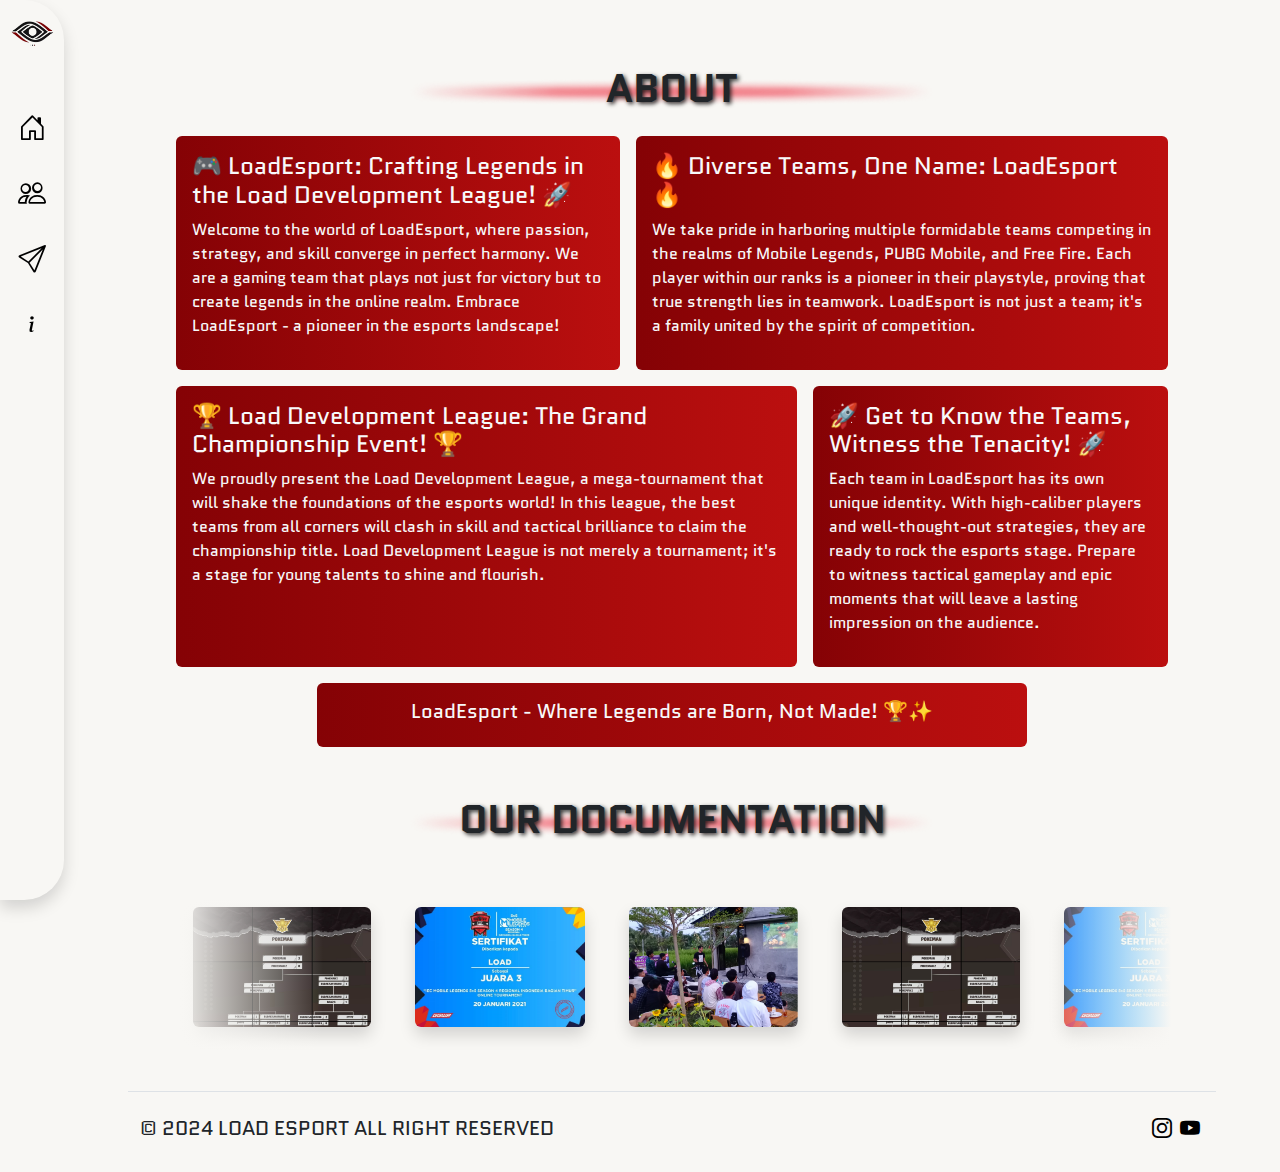
==== about.html @ 996a6c75 "Add files via upload" ====
<!DOCTYPE html>
<html lang="en">
<head> 
    <meta charset="UTF-8">
    <meta name="viewport" content="width=device-width, initial-scale=1.0">
    <title>Load Esport | About</title>
    <link rel="icon" href="/img/loadicon.png" type="image/x-icon">
    <link rel="preconnect" href="https://fonts.googleapis.com">
    <link rel="preconnect" href="https://fonts.gstatic.com" crossorigin>
    <link rel="stylesheet" href="https://fonts.googleapis.com/css2?family=Quantico:wght@400;700&display=swap">
    <link rel="stylesheet" href="/dist/css/bootstrap.min.css">
    <link rel="stylesheet" href="https://cdn.jsdelivr.net/npm/bootstrap-icons@1.11.2/font/bootstrap-icons.min.css">
    <link rel="stylesheet" href="style.css">
    <link rel="stylesheet" href="https://cdnjs.cloudflare.com/ajax/libs/animate.css/4.1.1/animate.min.css"/>
    <link href="https://unpkg.com/aos@2.3.1/dist/aos.css" rel="stylesheet">
    
</head>
<body>
    <!-- NAVIGASI LARGE -->
    <nav class="d-md-none shadow">
        <div class="container-fluid d-flex justify-content-between">
            <a href="/">
                <img class="navbar-brand" src="/img/loadlogo.png" alt="logoload" width="70">
            </a>
            <button class="btn" type="button" data-bs-toggle="offcanvas" data-bs-target="#offcanvasRight" aria-controls="offcanvasRight">
                <h1 class="bi bi-list"></h1>
            </button>
            <div class="offcanvas offcanvas-end" tabindex="-1" id="offcanvasRight" aria-labelledby="offcanvasRightLabel">
                <div class="offcanvas-header">
                <h5 class="offcanvas-title" id="offcanvasRightLabel"><span>Load</span>Esport</h5>
                <button type="button" class="btn-close" data-bs-dismiss="offcanvas" aria-label="Close"></button>
            </div>
            <div class="offcanvas-body gy-6">
                <a href="/" class="nav-links  text-decoration-none">
                    <h5 class="bi bi-house-door"> HOME</h5>
                </a>
                <a href="teams.html" class="nav-links text-decoration-none">
                    <h5 class="bi bi-people"> TEAMS</h5>
                </a>
                <a href="contact.html" class="nav-links  text-decoration-none">
                    <h5 class="bi bi-send"> CONTACT</h5>
                </a>
                <a href="about.html" class="nav-links text-decoration-none">
                    <h5 class="bi bi-info"> ABOUT</h5>
                </a>
            </div>
            </div>
        </div>
    </nav>

    <!-- NAVIGASI UTAMA -->
    <nav class="shadow position-fixed d-none d-md-block sidebar animate__animated animate__fadeInDown">
        <a href="/">
            <img class="img-fluid" src="/img/loadlogo.png" alt="logoload">
        </a>
        <div class="mt-4 row gy-4 link">
            <a href="/" class="nav-links">
                <h3 class="bi bi-house-door text-center"></h3>
            </a>
            <a href="teams.html" class="nav-links">
                <h3 class="bi bi-people text-center"></h3>
            </a>
            <a href="contact.html" class="nav-links">
                <h3 class="bi bi-send text-center"></h3>
            </a>
            <a href="about.html" class="nav-links">
                <h3 class="bi bi-info text-center"></h3>
            </a>                
        </div>
    </nav> 
    
    <main>
        <div class="contain animate__animated animate__fadeInRight pt-3">
            <div class="row gy-5 mb-3">
                <div class="col n-bg">
                    <h1 class="fw-bold text-center">ABOUT</h1>
                </div>
            </div>
            <div class="container text-light">
                <div class="row gp justify-content-center">
                    <div class="col-lg-5 result rounded p-3" data-aos="fade-right">
                        <h4>
                            🎮 LoadEsport: Crafting Legends in the Load Development League! 🚀
                        </h4>
                        <p>
                            Welcome to the world of LoadEsport, where passion, strategy, and skill converge in perfect harmony. We are a gaming team that plays not just for victory but to create legends in the online realm. Embrace LoadEsport - a pioneer in the esports landscape!
                        </p>
                    </div>
                    <div class="col-lg-6 result rounded p-3" data-aos="fade-left">
                        <h4>
                            🔥 Diverse Teams, One Name: LoadEsport 🔥
                        </h4>
                        <p>
                            We take pride in harboring multiple formidable teams competing in the realms of Mobile Legends, PUBG Mobile, and Free Fire. Each player within our ranks is a pioneer in their playstyle, proving that true strength lies in teamwork. LoadEsport is not just a team; it's a family united by the spirit of competition.
                        </p>
                    </div>
                    <div class="col-lg-7 result rounded p-3" data-aos="fade-right">
                        <h4>
                            🏆 Load Development League: The Grand Championship Event! 🏆
                        </h4>
                        <p>
                            We proudly present the Load Development League, a mega-tournament that will shake the foundations of the esports world! In this league, the best teams from all corners will clash in skill and tactical brilliance to claim the championship title. Load Development League is not merely a tournament; it's a stage for young talents to shine and flourish.
                        </p>
                    </div>
                    <div class="col-lg-4 result rounded p-3" data-aos="fade-left">
                        <h4>
                            🚀 Get to Know the Teams, Witness the Tenacity! 🚀
                        </h4>
                        <p>
                            Each team in LoadEsport has its own unique identity. With high-caliber players and well-thought-out strategies, they are ready to rock the esports stage. Prepare to witness tactical gameplay and epic moments that will leave a lasting impression on the audience.
                        </p>
                    </div>
                    <div class="col-lg-8 result rounded p-3" data-aos="fade-up">
                        <h5 class="text-center">
                            LoadEsport - Where Legends are Born, Not Made! 🏆✨
                        </h5>
                    </div>
                </div>
            </div>
            <div class="row gy-5 mb-3">
                <div class="col n-bg">
                    <h1 class="fw-bold text-center">OUR DOCUMENTATION</h1>
                </div>
            </div>
            <div class="row justify-content-center">
                <div class="logos col-11">
                    <div class="logos-slide">
                        <img class="rounded shadow" src="/img/t1.png" />
                        <img class="rounded shadow" src="./img/t2.jpg" />
                        <img class="rounded shadow" src="/img/t3.png" />
                        <img class="rounded shadow" src="/img/t1.png" />
                        <img class="rounded shadow" src="./img/t2.jpg" />
                        <img class="rounded shadow" src="/img/t3.png" />
                    </div>
                </div>
            </div>
        </div>
    </main>
    

    <footer class="contain animate__animated animate__fadeInRight">
        <div class="row border-top my-4 pt-4">
            <h5 class="col-sm">© 2024 LOAD ESPORT ALL RIGHT RESERVED</h5>
            <div class="col-sm d-flex flex-row-reverse">
                <a class="mx-1" href="https://youtube.com/@loading2916?si=y5XDfo7JNuvaHGhq">
                    <h5 class="bi bi-youtube"></h5>
                </a>
                <a class="mx-1" href="https://www.instagram.com/loadmyway/">
                    <h5 class="bi bi-instagram"></h5>
                </a>
            </div>
        </div>
    </footer>

    <script src="https://unpkg.com/aos@2.3.1/dist/aos.js"></script>
    <script>
        AOS.init();
        let copy = document.querySelector(".logos-slide").cloneNode(true);
        document.querySelector(".logos").appendChild(copy);
    </script>
    <script src="main.js"></script>
    <script src="/dist/js/bootstrap.bundle.min.js"></script>
</body>
</html>
---- style.css ----
body{
    font-family: 'Quantico', sans-serif; 
    background-color: #f8f7f4;
    box-sizing: border-box;
}

.contain{
    margin-left: 8rem;
    margin-right: 4rem;
    overflow: hidden;
}


.sidebar{
    height: 100%;
    border-radius: 0 40px 40px 0;
    width: 4rem;
}

.nav-links{
    position: relative;
    overflow: hidden;
    transition: transform 0.3s ease, filter 0.3s ease;
}

.nav-links:hover{
    transform: translateX(10px);
    color: black;
}

a{
    color: black;
}

span{
    color: #850205;
}

.row{
    margin:0;
}

.n-bg{
    background: url(/img/news-header-bg.png) no-repeat center center;   
    background-size: 65%;
}

.thumb {
    position: relative;
    overflow: hidden;
    transition: transform 0.3s ease, filter 0.3s ease;
    filter: grayscale(100%); 
}

.thumbs{
    transition: transform 0.3s ease, filter 0.3s ease;
}

.thumb:hover {
    transform: translateY(-15px);
    filter: grayscale(0%);
}

.thumb:hover .thumbs{
    transform: translateY(20px);
}

.result {
    background: linear-gradient(to right, #850205, #bb0f0f);
}

.gp{
    gap: 1rem;
}







/* SLIDER */

@keyframes slide {
    from {
        transform: translateX(0);
        }
    to {
        transform: translateX(-100%);
        }
    }

.logos {
    overflow: hidden;
    padding: 40px 0;
    background: #f8f7f4;
    white-space: nowrap;
    position: relative;
}

.logos:before,
.logos:after {
    position: absolute;
    top: 0;
    width: 150px;
    height: 100%;
    content: "";
    z-index: 2;
}

.logos:before {
    left: 0;
    background: linear-gradient(to left, rgba(255, 255, 255, 0), #f8f7f4);
}

.logos:after {
    right: 0;
    background: linear-gradient(to right, rgba(255, 255, 255, 0), #f8f7f4);
}

.logos:hover .logos-slide {
    animation-play-state: paused;
}

.logos-slide {
    display: inline-block;
    animation: 25s slide infinite linear;
}

.logos-slide img {
    height: 120px;
    margin: 0 20px;
}

.banner {
    position: relative;
    overflow: hidden;
    }

.banner::before {
    content: '';
    position: absolute;
    top: 0;
    left: 0;
    width: 100%;
    height: 100%;
    background: url('/img/banner.jpeg') center;
    filter: blur(5px) brightness(0.7); 
    z-index: -1;
}

.fw-bold{
    text-shadow: 2px 2px 4px rgba(0, 0, 0, 0.8);
}




















@media screen and (max-width: 767.5px){
    .contain{
        margin-left: 0;
        margin-right: 0;
    }
    .row{
        margin: 0 20px;
    }

    .about-form{
        padding-right: 40px !important;
    }
    .logos:before,
    .logos:after {
    position: absolute;
    top: 0;
    width: 50px;
    height: 100%;
    content: "";
    z-index: 2;
}
}
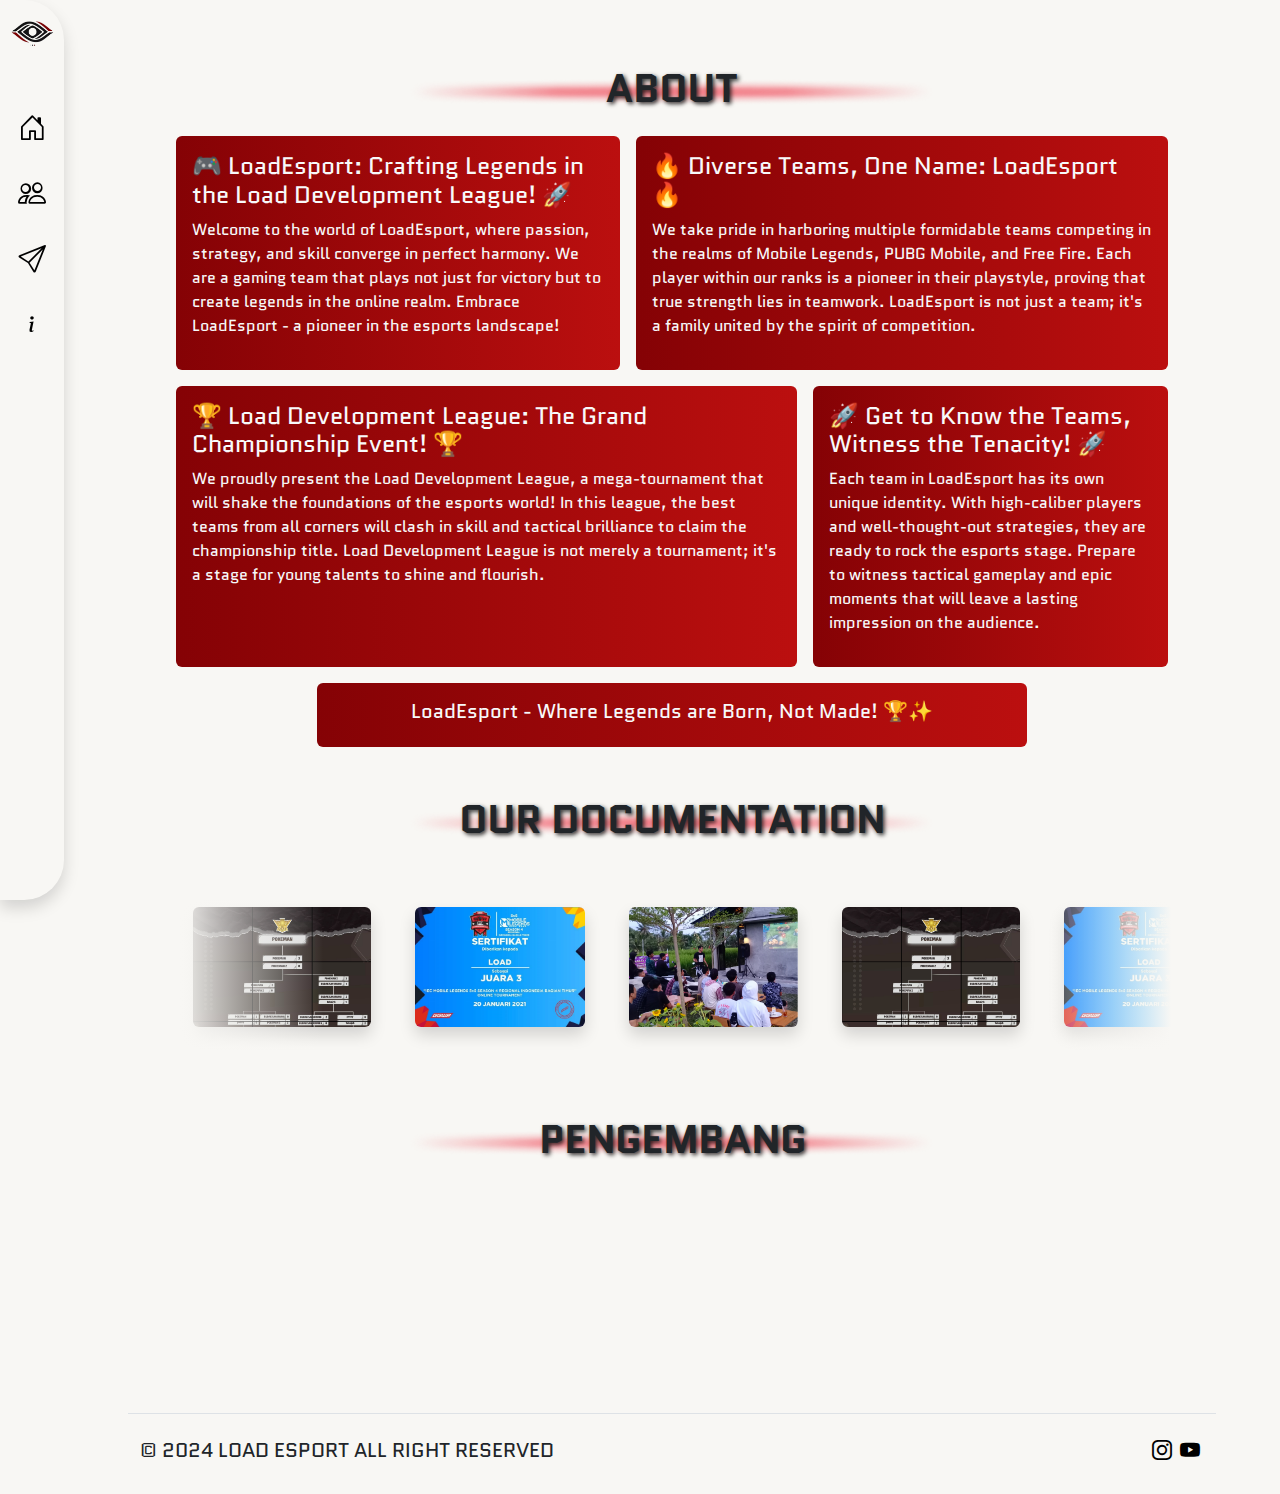
==== commit fdf42067: "Add files via upload" ====
--- a/about.html
+++ b/about.html
@@ -134,6 +134,21 @@
                     </div>
                 </div>
             </div>
+            <div class="row gy-5 mb-3">
+                <div class="col n-bg">
+                    <h1 class="fw-bold text-center">PENGEMBANG</h1>
+                </div>
+            </div>
+            <div class="row m-3 g-3">
+                <div class="col-md-3 text-center" data-aos="fade-left">
+                    <img src="/img/hero.jpg" alt="banner" class="img-fluid rounded-circle shadow text-center" width="170" height="170">
+                </div>
+                <div class="col-md-9 text-md-start align-self-md-center text-center" 
+                data-aos="fade-right"
+                data-aos-duration="1000">
+                    <h2>Made Egar</h2>
+                </div>
+            </div>
         </div>
     </main>
     
